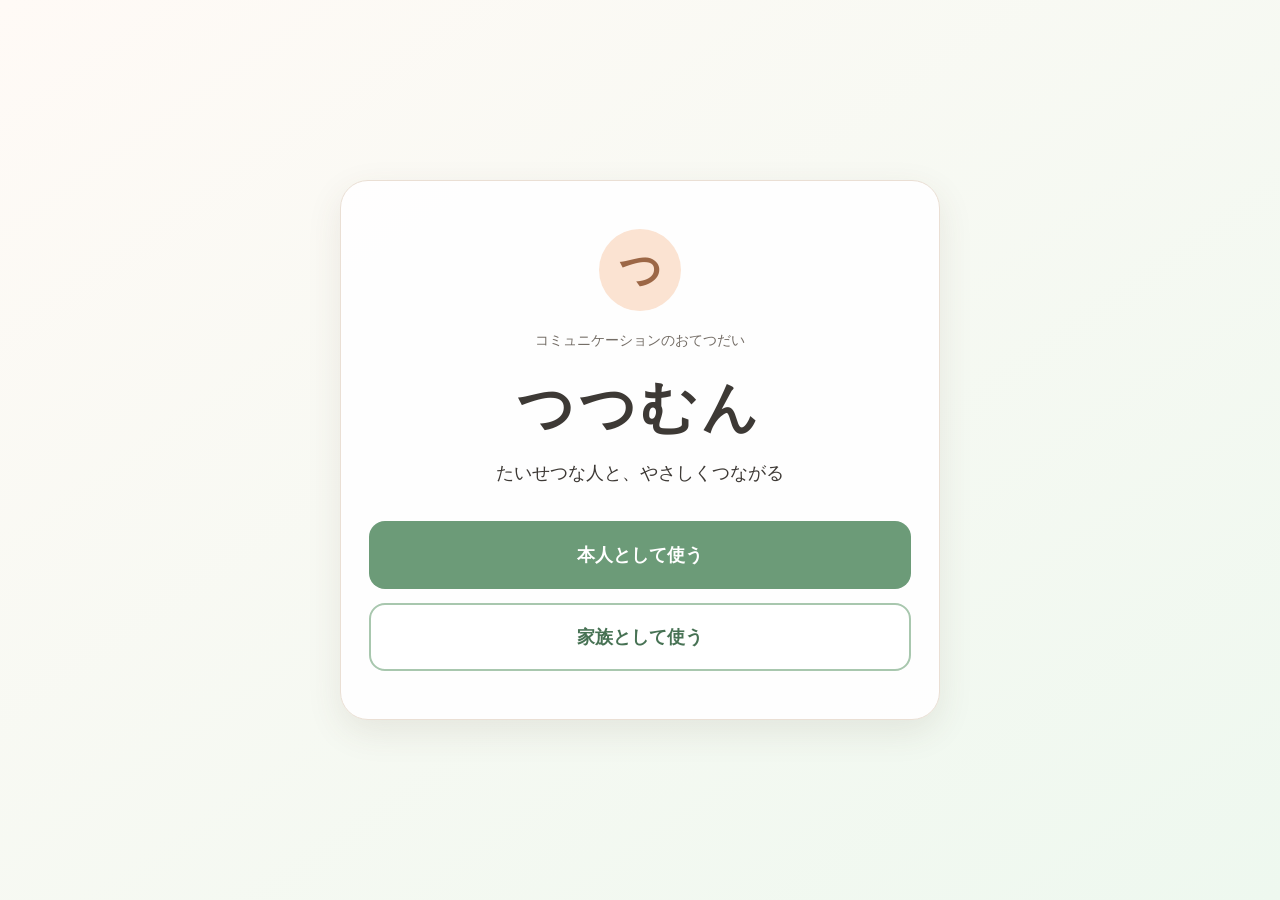
==== index.html @ 508e701e "Initial commit: tsutsumun MVP" ====
<!doctype html>
<html lang="ja">
<head>
  <meta charset="UTF-8">
  <meta name="viewport" content="width=device-width, initial-scale=1">
  <title>つつむん</title>
  <link rel="stylesheet" href="style.css">
</head>
<body class="landing-page">
  <main class="app-shell landing-card">
    <div class="brand-mark" aria-hidden="true">つ</div>
    <p class="eyebrow">コミュニケーションのおてつだい</p>
    <h1>つつむん</h1>
    <p class="lead">たいせつな人と、やさしくつながる</p>
    <div class="role-actions">
      <a class="button button-primary button-large" href="user.html">本人として使う</a>
      <a class="button button-secondary button-large" href="family.html">家族として使う</a>
    </div>
  </main>
</body>
</html>
---- style.css ----
* { box-sizing: border-box; }
:root { --ink:#3d3935; --muted:#746d66; --green:#6c9b78; --green-dark:#477254; --cream:#fffaf4; --peach:#fbe3d2; --line:#eadfd4; --shadow:0 12px 35px rgba(93,70,47,.10); }
body { margin:0; min-height:100vh; background:linear-gradient(145deg,#fffaf6,#eef8ef); color:var(--ink); font-family:-apple-system,BlinkMacSystemFont,"Yu Gothic",Meiryo,sans-serif; font-size:18px; line-height:1.55; }
.app-shell { width:min(100% - 28px, 600px); min-height:100vh; margin:auto; padding:20px 0 40px; }
.landing-page { display:grid; place-items:center; padding:20px 0; }
.landing-card { min-height:auto; padding:48px 28px; text-align:center; background:rgba(255,255,255,.9); border:1px solid var(--line); border-radius:28px; box-shadow:var(--shadow); }
.brand-mark { display:grid; place-items:center; width:82px; height:82px; margin:0 auto 18px; border-radius:50%; background:var(--peach); color:#9c6746; font-size:42px; font-weight:700; }
h1 { margin:0; font-size:clamp(2.4rem,10vw,3.5rem); letter-spacing:.08em; } h2 { margin:8px 0 22px; font-size:clamp(1.55rem,6vw,2rem); line-height:1.35; } h3 { margin:0 0 6px; font-size:1.3rem; }
.eyebrow,.page-label,.helper,.time { color:var(--muted); font-size:.9rem; } .lead { margin:8px 0 34px; font-size:1.1rem; }
.role-actions { display:grid; gap:14px; } .button { display:flex; align-items:center; justify-content:center; min-height:54px; padding:12px 18px; border:2px solid transparent; border-radius:16px; font:inherit; font-weight:700; text-decoration:none; cursor:pointer; transition:.2s ease; } .button:hover,.button:focus-visible { transform:translateY(-1px); outline:4px solid rgba(108,155,120,.25); } .button-large { min-height:68px; font-size:1.12rem; } .button-primary { background:var(--green); color:#fff; } .button-secondary { background:#fff; color:var(--green-dark); border-color:#a8c7ae; } .button-warm { background:#fff1e7; color:#855334; border-color:#edc7aa; } .button-quiet { background:#fff; color:var(--ink); border-color:var(--line); }
.page-header { display:flex; align-items:center; justify-content:space-between; margin-bottom:28px; } .back-link { color:var(--green-dark); font-weight:700; text-decoration:none; } .back-link:focus-visible { outline:4px solid rgba(108,155,120,.25); }
.panel { padding:24px 18px; background:rgba(255,255,255,.88); border:1px solid var(--line); border-radius:22px; box-shadow:var(--shadow); } .center { text-align:center; }
.family-grid,.message-grid { display:grid; gap:13px; } .family-grid { grid-template-columns:repeat(3,1fr); } .choice-button { min-height:125px; padding:12px 8px; background:#fff; border:2px solid var(--line); border-radius:18px; color:var(--ink); font:inherit; font-weight:700; cursor:pointer; } .choice-button:hover,.choice-button:focus-visible { border-color:var(--green); outline:4px solid rgba(108,155,120,.2); } .avatar { display:grid; place-items:center; width:66px; height:66px; margin:0 auto 7px; border-radius:50%; background:#f8e9dc; font-size:2.25rem; }
.message-grid { grid-template-columns:1fr 1fr; } .message-button { min-height:82px; padding:10px; background:#f2f8f1; border:2px solid #c4ddc7; border-radius:16px; color:var(--green-dark); font:inherit; font-weight:700; cursor:pointer; } .message-button:hover,.message-button:focus-visible { background:#e3f1e4; outline:4px solid rgba(108,155,120,.2); }
.confirm-text { margin:20px 0; font-size:1.35rem; text-align:center; } .confirm-actions { display:grid; gap:12px; } .success-icon { font-size:3.5rem; } .notice { padding:16px; margin:18px 0; background:#fff4e6; border:2px solid #f0d0b0; border-radius:16px; text-align:center; font-weight:700; } .list { display:grid; gap:14px; margin:0; padding:0; list-style:none; } .message-card { padding:17px; background:#fff; border:2px solid var(--line); border-radius:16px; } .message-card.unread { border-color:#dcaa74; background:#fffaf1; } .message-card p { margin:5px 0; } .message-card .time { display:block; margin-top:9px; } .empty { color:var(--muted); text-align:center; padding:18px 0; }
@media (max-width:430px) { .app-shell { width:min(100% - 20px,600px); padding-top:12px; } .family-grid { gap:7px; } .choice-button { min-height:112px; font-size:.95rem; } .avatar { width:56px; height:56px; font-size:1.9rem; } .message-grid { grid-template-columns:1fr; } .panel { padding:20px 14px; } }
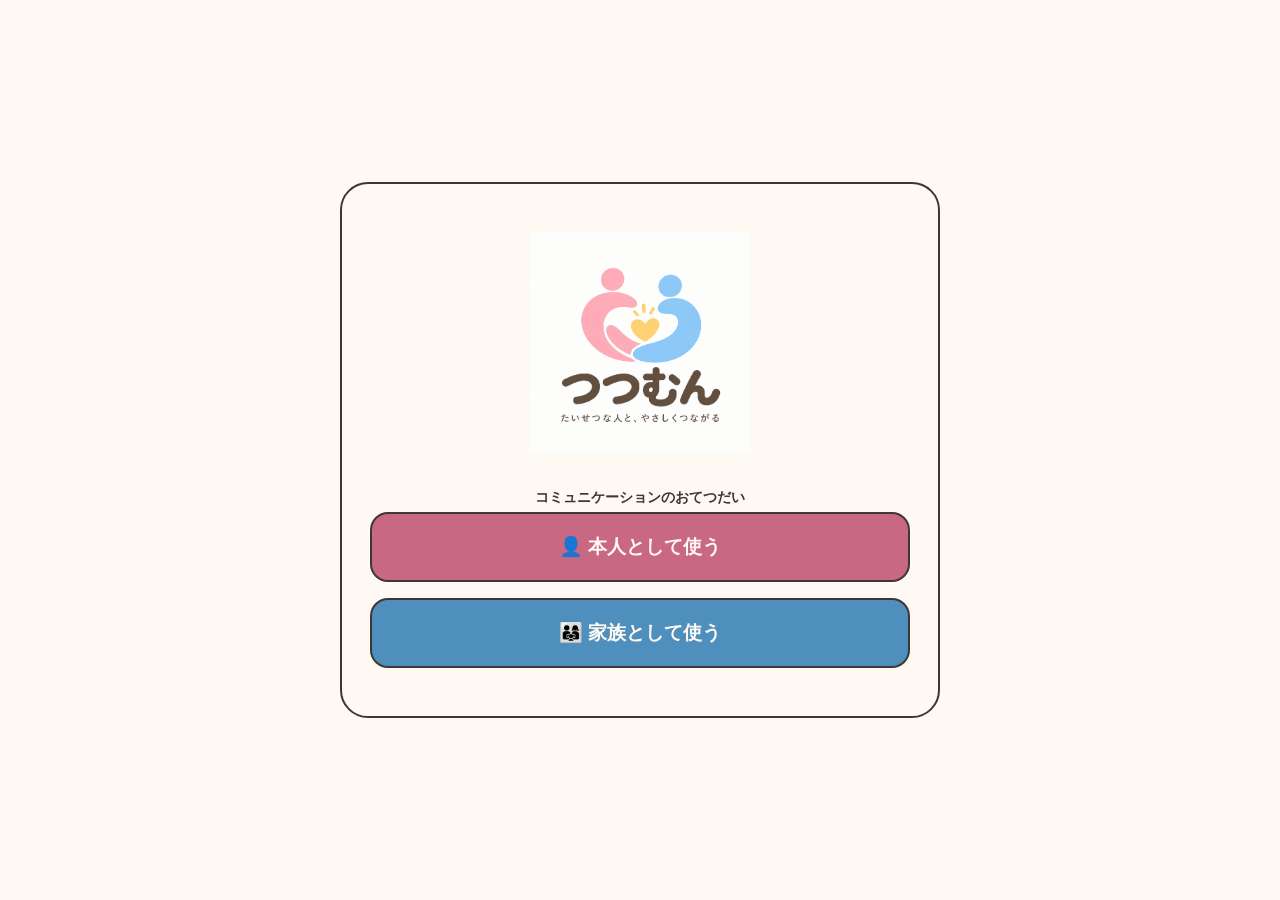
==== commit feacfccc: "スマホ向けにロゴサイズを調整" ====
--- a/index.html
+++ b/index.html
@@ -8,13 +8,15 @@
 </head>
 <body class="landing-page">
   <main class="app-shell landing-card">
-    <div class="brand-mark" aria-hidden="true">つ</div>
+    <div class="logo-container">
+      <img src="logo/ChatGPT%20画像%202026年10月4日%2022_34_03.png"
+           alt="つつむん - たいせつな人と、やさしくつながる"
+           class="logo-image">
+    </div>
     <p class="eyebrow">コミュニケーションのおてつだい</p>
-    <h1>つつむん</h1>
-    <p class="lead">たいせつな人と、やさしくつながる</p>
     <div class="role-actions">
-      <a class="button button-primary button-large" href="user.html">本人として使う</a>
-      <a class="button button-secondary button-large" href="family.html">家族として使う</a>
+      <a class="button button-primary button-large" href="user.html">👤 本人として使う</a>
+      <a class="button button-secondary button-large" href="family.html">👨‍👩‍👧 家族として使う</a>
     </div>
   </main>
 </body>
--- a/style.css
+++ b/style.css
@@ -1,16 +1,24 @@
 * { box-sizing: border-box; }
-:root { --ink:#3d3935; --muted:#746d66; --green:#6c9b78; --green-dark:#477254; --cream:#fffaf4; --peach:#fbe3d2; --line:#eadfd4; --shadow:0 12px 35px rgba(93,70,47,.10); }
-body { margin:0; min-height:100vh; background:linear-gradient(145deg,#fffaf6,#eef8ef); color:var(--ink); font-family:-apple-system,BlinkMacSystemFont,"Yu Gothic",Meiryo,sans-serif; font-size:18px; line-height:1.55; }
-.app-shell { width:min(100% - 28px, 600px); min-height:100vh; margin:auto; padding:20px 0 40px; }
+:root { --pink:#C96882; --blue:#4F8FBD; --yellow:#E7B94A; --ivory:#FFF9F4; --brown:#403734; }
+body { margin:0; min-height:100vh; overflow-x:hidden; background:var(--ivory); color:var(--brown); font-family:-apple-system,BlinkMacSystemFont,"Yu Gothic",Meiryo,sans-serif; font-size:18px; line-height:1.55; }
+.app-shell { width:min(100% - 28px,600px); min-height:100vh; margin:auto; padding:20px 0 40px; }
 .landing-page { display:grid; place-items:center; padding:20px 0; }
-.landing-card { min-height:auto; padding:48px 28px; text-align:center; background:rgba(255,255,255,.9); border:1px solid var(--line); border-radius:28px; box-shadow:var(--shadow); }
-.brand-mark { display:grid; place-items:center; width:82px; height:82px; margin:0 auto 18px; border-radius:50%; background:var(--peach); color:#9c6746; font-size:42px; font-weight:700; }
-h1 { margin:0; font-size:clamp(2.4rem,10vw,3.5rem); letter-spacing:.08em; } h2 { margin:8px 0 22px; font-size:clamp(1.55rem,6vw,2rem); line-height:1.35; } h3 { margin:0 0 6px; font-size:1.3rem; }
-.eyebrow,.page-label,.helper,.time { color:var(--muted); font-size:.9rem; } .lead { margin:8px 0 34px; font-size:1.1rem; }
-.role-actions { display:grid; gap:14px; } .button { display:flex; align-items:center; justify-content:center; min-height:54px; padding:12px 18px; border:2px solid transparent; border-radius:16px; font:inherit; font-weight:700; text-decoration:none; cursor:pointer; transition:.2s ease; } .button:hover,.button:focus-visible { transform:translateY(-1px); outline:4px solid rgba(108,155,120,.25); } .button-large { min-height:68px; font-size:1.12rem; } .button-primary { background:var(--green); color:#fff; } .button-secondary { background:#fff; color:var(--green-dark); border-color:#a8c7ae; } .button-warm { background:#fff1e7; color:#855334; border-color:#edc7aa; } .button-quiet { background:#fff; color:var(--ink); border-color:var(--line); }
-.page-header { display:flex; align-items:center; justify-content:space-between; margin-bottom:28px; } .back-link { color:var(--green-dark); font-weight:700; text-decoration:none; } .back-link:focus-visible { outline:4px solid rgba(108,155,120,.25); }
-.panel { padding:24px 18px; background:rgba(255,255,255,.88); border:1px solid var(--line); border-radius:22px; box-shadow:var(--shadow); } .center { text-align:center; }
-.family-grid,.message-grid { display:grid; gap:13px; } .family-grid { grid-template-columns:repeat(3,1fr); } .choice-button { min-height:125px; padding:12px 8px; background:#fff; border:2px solid var(--line); border-radius:18px; color:var(--ink); font:inherit; font-weight:700; cursor:pointer; } .choice-button:hover,.choice-button:focus-visible { border-color:var(--green); outline:4px solid rgba(108,155,120,.2); } .avatar { display:grid; place-items:center; width:66px; height:66px; margin:0 auto 7px; border-radius:50%; background:#f8e9dc; font-size:2.25rem; }
-.message-grid { grid-template-columns:1fr 1fr; } .message-button { min-height:82px; padding:10px; background:#f2f8f1; border:2px solid #c4ddc7; border-radius:16px; color:var(--green-dark); font:inherit; font-weight:700; cursor:pointer; } .message-button:hover,.message-button:focus-visible { background:#e3f1e4; outline:4px solid rgba(108,155,120,.2); }
-.confirm-text { margin:20px 0; font-size:1.35rem; text-align:center; } .confirm-actions { display:grid; gap:12px; } .success-icon { font-size:3.5rem; } .notice { padding:16px; margin:18px 0; background:#fff4e6; border:2px solid #f0d0b0; border-radius:16px; text-align:center; font-weight:700; } .list { display:grid; gap:14px; margin:0; padding:0; list-style:none; } .message-card { padding:17px; background:#fff; border:2px solid var(--line); border-radius:16px; } .message-card.unread { border-color:#dcaa74; background:#fffaf1; } .message-card p { margin:5px 0; } .message-card .time { display:block; margin-top:9px; } .empty { color:var(--muted); text-align:center; padding:18px 0; }
-@media (max-width:430px) { .app-shell { width:min(100% - 20px,600px); padding-top:12px; } .family-grid { gap:7px; } .choice-button { min-height:112px; font-size:.95rem; } .avatar { width:56px; height:56px; font-size:1.9rem; } .message-grid { grid-template-columns:1fr; } .panel { padding:20px 14px; } }
+.landing-card { min-height:auto; padding:48px 28px; text-align:center; background:var(--ivory); border:2px solid var(--brown); border-radius:28px; }
+.logo-container { width:100%; display:flex; justify-content:center; align-items:center; overflow:hidden; }
+.logo-image { display:block; width:55vw; max-width:220px; height:auto; object-fit:contain; margin:0 auto 20px; }
+h1 { margin:0; color:var(--brown); font-size:clamp(2.4rem,10vw,3.5rem); font-weight:800; letter-spacing:.12em; }
+h2 { margin:8px 0 22px; font-size:clamp(1.55rem,6vw,2rem); line-height:1.35; } h3 { margin:0 0 6px; font-size:1.3rem; }
+.eyebrow,.page-label,.helper,.time { color:var(--brown); font-size:.9rem; } .eyebrow { margin-bottom:4px; font-weight:700; } .lead { margin:8px 0 34px; font-size:1.1rem; font-weight:700; }
+.role-actions { display:grid; gap:16px; }
+.button { display:flex; align-items:center; justify-content:center; min-height:60px; padding:12px 18px; border:2px solid var(--brown); border-radius:16px; color:var(--brown); font:inherit; font-weight:800; text-decoration:none; cursor:pointer; transition:transform .15s ease; }
+.button:hover { transform:translateY(-1px); } .button:active { transform:scale(.98); } .button:focus-visible,.back-link:focus-visible,.choice-button:focus-visible,.message-button:focus-visible { outline:4px solid var(--yellow); outline-offset:3px; }
+.button-large { min-height:70px; font-size:1.2rem; border-radius:18px; } .button-primary { background:var(--pink); color:var(--ivory); } .button-secondary { background:var(--blue); color:var(--ivory); } .button-warm { background:var(--yellow); color:var(--brown); } .button-quiet { background:var(--ivory); color:var(--brown); }
+.page-header { display:flex; align-items:center; justify-content:space-between; margin-bottom:28px; } .back-link { color:var(--brown); font-weight:800; text-decoration:underline; text-decoration-thickness:2px; }
+.panel { padding:26px 20px; background:var(--ivory); border:2px solid var(--brown); border-radius:20px; } .panel + .panel { margin-top:18px; } .center { text-align:center; }
+.family-grid,.message-grid { display:grid; gap:16px; } .family-grid { grid-template-columns:repeat(3,1fr); } .choice-button { min-height:140px; padding:14px 8px; background:var(--ivory); border:2px solid var(--brown); border-radius:18px; color:var(--brown); font:inherit; font-weight:800; cursor:pointer; } .choice-button:hover,.choice-button:focus-visible { border-color:var(--pink); } .avatar { display:grid; place-items:center; width:68px; height:68px; margin:0 auto 8px; border-radius:50%; background:rgba(201,104,130,.12); font-size:2.25rem; }
+.message-grid { grid-template-columns:1fr 1fr; } .message-button { min-height:76px; padding:12px 10px; background:var(--ivory); border:2px solid var(--pink); border-radius:16px; color:var(--brown); font:inherit; font-size:1.05rem; font-weight:800; cursor:pointer; } .message-button:hover,.message-button:focus-visible { background:rgba(201,104,130,.12); }
+.confirm-text { margin:20px 0; font-size:1.35rem; text-align:center; } .confirm-actions { display:grid; gap:14px; } .success-icon { font-size:3.5rem; } .notice { padding:18px; margin:20px 0 0; background:rgba(231,185,74,.2); border:3px solid var(--yellow); border-radius:16px; text-align:center; font-weight:800; }
+.list { display:grid; gap:16px; margin:0; padding:0; list-style:none; } .message-card { padding:18px; background:var(--ivory); border:2px solid var(--brown); border-radius:20px; } .message-card.unread { border:4px solid var(--yellow); background:rgba(231,185,74,.12); } .message-card.unread p:first-child { font-weight:800; } .message-card:not(.unread)::before { content:"既読"; display:inline-block; margin-bottom:4px; color:var(--brown); font-size:.9rem; font-weight:800; } .message-card p { margin:5px 0; } .message-card .time { display:block; margin-top:10px; font-size:.9rem; } .empty { color:var(--brown); text-align:center; padding:18px 0; }
+@media (max-width:430px) { .app-shell { width:min(100% - 20px,600px); padding-top:12px; } .landing-card { padding:24px 20px 28px; } .logo-image { margin-bottom:20px; } .family-grid { gap:9px; } .choice-button { min-height:124px; font-size:.95rem; } .avatar { width:56px; height:56px; font-size:1.9rem; } .message-grid { grid-template-columns:1fr; gap:14px; } .message-button { min-height:68px; font-size:1.1rem; } .panel { padding:22px 14px; } }
+@media (min-width:600px) { .logo-image { width:220px; max-width:220px; } }
+@media (prefers-reduced-motion:reduce) { .button { transition:none; } }
